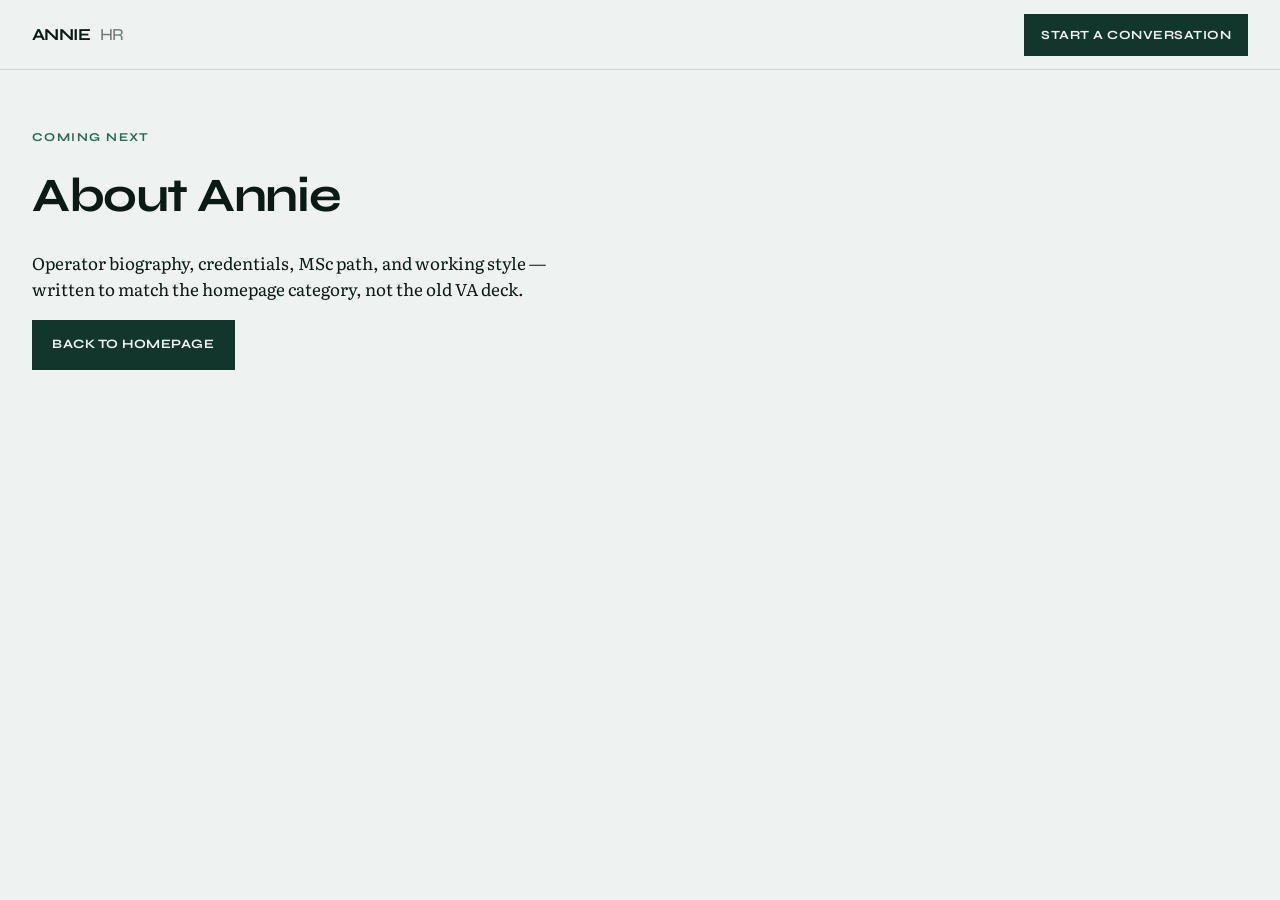
==== about.html @ 818c61ad "Publish Annie HR homepage vision for GitHub Pages preview. Co-authored-by: Cursor <cursoragent@curso" ====
<!DOCTYPE html>
<html lang="en">
<head>
  <meta charset="UTF-8" />
  <meta name="viewport" content="width=device-width, initial-scale=1.0" />
  <title>About — Annie HR</title>
  <link rel="preconnect" href="https://fonts.googleapis.com" />
  <link rel="preconnect" href="https://fonts.gstatic.com" crossorigin />
  <link href="https://fonts.googleapis.com/css2?family=Literata:opsz,wght@7..72,400;7..72,600&family=Syne:wght@600;700&display=swap" rel="stylesheet" />
  <link rel="stylesheet" href="site.css" />
</head>
<body>
  <header class="site-nav is-scrolled" id="site-nav">
    <a class="brand-mark" href="index.html">Annie <span>HR</span></a>
    <a class="nav-cta" href="contact.html">Start a conversation</a>
  </header>
  <main class="page-stub">
    <p class="eyebrow">Coming next</p>
    <h1>About Annie</h1>
    <p>Operator biography, credentials, MSc path, and working style — written to match the homepage category, not the old VA deck.</p>
    <p><a class="btn btn-dark" href="index.html">Back to homepage</a></p>
  </main>
</body>
</html>
---- site.css ----
/* Annie HR — homepage vision
   Direction: cool institutional green-ink, Accra-rooted, systems-grade.
   Not purple. Not cream-serif-terracotta. Not gig-marketplace. */

:root {
  --ink: #0c1a16;
  --field: #12352c;
  --field-deep: #0a221c;
  --paper: #eef2f0;
  --paper-2: #e2e8e5;
  --mist: #c5d0cb;
  --brass: #c9a227;
  --brass-soft: #e4c96a;
  --line: rgba(12, 26, 22, 0.12);
  --line-light: rgba(238, 242, 240, 0.16);
  --ok: #2a6b55;

  --font-brand: "Syne", system-ui, sans-serif;
  --font-body: "Literata", Georgia, serif;
  --font-ui: "Syne", system-ui, sans-serif;

  --space: clamp(1rem, 2.5vw, 2rem);
  --wide: 72rem;
  --ease: cubic-bezier(0.22, 1, 0.36, 1);
}

*,
*::before,
*::after {
  box-sizing: border-box;
}

html {
  scroll-behavior: smooth;
}

body {
  margin: 0;
  color: var(--ink);
  background: var(--paper);
  font-family: var(--font-body);
  font-size: 1.0625rem;
  line-height: 1.55;
  text-rendering: optimizeLegibility;
}

img {
  max-width: 100%;
  display: block;
}

a {
  color: inherit;
}

.skip {
  position: absolute;
  left: -999px;
  top: 0;
  background: var(--brass);
  color: var(--ink);
  padding: 0.5rem 1rem;
  z-index: 100;
}

.skip:focus {
  left: 0.5rem;
  top: 0.5rem;
}

/* ——— Nav ——— */

.site-nav {
  position: fixed;
  inset: 0 0 auto 0;
  z-index: 40;
  display: flex;
  align-items: center;
  justify-content: space-between;
  gap: 1rem;
  padding: 0.85rem var(--space);
  background: transparent;
  color: var(--paper);
  transition: background 0.4s var(--ease), color 0.4s var(--ease), backdrop-filter 0.4s var(--ease);
}

.site-nav.is-scrolled {
  background: rgba(238, 242, 240, 0.92);
  color: var(--ink);
  backdrop-filter: blur(10px);
  border-bottom: 1px solid var(--line);
}

.brand-mark {
  font-family: var(--font-brand);
  font-weight: 700;
  font-size: 1.05rem;
  letter-spacing: -0.03em;
  text-decoration: none;
  text-transform: uppercase;
}

.brand-mark span {
  font-weight: 500;
  opacity: 0.55;
  margin-left: 0.35rem;
}

.nav-links {
  display: none;
  gap: 1.4rem;
  list-style: none;
  margin: 0;
  padding: 0;
  font-family: var(--font-ui);
  font-size: 0.82rem;
  font-weight: 600;
  letter-spacing: 0.02em;
}

.nav-links a {
  text-decoration: none;
  opacity: 0.82;
}

.nav-links a:hover {
  opacity: 1;
}

.nav-cta {
  font-family: var(--font-ui);
  font-size: 0.78rem;
  font-weight: 700;
  letter-spacing: 0.04em;
  text-transform: uppercase;
  text-decoration: none;
  padding: 0.65rem 1rem;
  border: 1px solid currentColor;
  transition: background 0.25s var(--ease), color 0.25s var(--ease);
}

.site-nav:not(.is-scrolled) .nav-cta:hover {
  background: var(--paper);
  color: var(--ink);
}

.site-nav.is-scrolled .nav-cta {
  background: var(--field);
  color: var(--paper);
  border-color: var(--field);
}

.nav-toggle {
  display: inline-flex;
  align-items: center;
  justify-content: center;
  width: 2.5rem;
  height: 2.5rem;
  border: 1px solid currentColor;
  background: transparent;
  color: inherit;
  cursor: pointer;
}

.nav-toggle span {
  display: block;
  width: 1rem;
  height: 1px;
  background: currentColor;
  box-shadow: 0 -5px 0 currentColor, 0 5px 0 currentColor;
}

@media (min-width: 860px) {
  .nav-links {
    display: flex;
  }

  .nav-toggle {
    display: none;
  }
}

.nav-drawer {
  display: none;
  position: fixed;
  inset: 0;
  z-index: 50;
  background: var(--field-deep);
  color: var(--paper);
  padding: 5rem var(--space) var(--space);
}

.nav-drawer.open {
  display: block;
}

.nav-drawer ul {
  list-style: none;
  margin: 0;
  padding: 0;
  font-family: var(--font-brand);
  font-size: clamp(1.6rem, 6vw, 2.4rem);
  font-weight: 600;
  letter-spacing: -0.03em;
}

.nav-drawer a {
  text-decoration: none;
  display: block;
  padding: 0.5rem 0;
  border-bottom: 1px solid var(--line-light);
}

.drawer-close {
  position: absolute;
  top: 1rem;
  right: var(--space);
  border: 1px solid var(--paper);
  background: transparent;
  color: var(--paper);
  font-family: var(--font-ui);
  padding: 0.5rem 0.85rem;
  cursor: pointer;
}

/* ——— Hero ——— */

.hero {
  position: relative;
  min-height: 100svh;
  display: grid;
  color: var(--paper);
  overflow: hidden;
  background: var(--field-deep);
}

.hero-plane {
  position: absolute;
  inset: 0;
  background:
    linear-gradient(115deg, rgba(10, 34, 28, 0.92) 0%, rgba(18, 53, 44, 0.55) 48%, rgba(10, 34, 28, 0.78) 100%),
    radial-gradient(ellipse 80% 60% at 70% 40%, rgba(201, 162, 39, 0.18), transparent 55%),
    url("assets/hero-accra.svg") center / cover no-repeat;
  transform: scale(1.04);
  animation: heroDrift 18s var(--ease) infinite alternate;
}

@keyframes heroDrift {
  from {
    transform: scale(1.04) translate3d(0, 0, 0);
  }
  to {
    transform: scale(1.08) translate3d(-1.5%, 1%, 0);
  }
}

.hero-grid {
  position: absolute;
  inset: 0;
  background-image:
    linear-gradient(var(--line-light) 1px, transparent 1px),
    linear-gradient(90deg, var(--line-light) 1px, transparent 1px);
  background-size: 4.5rem 4.5rem;
  mask-image: linear-gradient(90deg, transparent, #000 25%, #000 75%, transparent);
  opacity: 0.35;
  pointer-events: none;
}

.hero-inner {
  position: relative;
  z-index: 1;
  display: flex;
  flex-direction: column;
  justify-content: flex-end;
  min-height: 100svh;
  width: min(100%, var(--wide));
  margin: 0 auto;
  padding: 6.5rem var(--space) 3.5rem;
}

.hero-brand {
  margin: 0 0 1.25rem;
  font-family: var(--font-brand);
  font-weight: 700;
  font-size: clamp(3.4rem, 14vw, 8.5rem);
  line-height: 0.88;
  letter-spacing: -0.055em;
  text-transform: uppercase;
  opacity: 0;
  transform: translateY(1.2rem);
  animation: rise 0.9s var(--ease) 0.15s forwards;
}

.hero-brand em {
  font-style: normal;
  color: var(--brass-soft);
}

.hero-copy {
  max-width: 34rem;
  opacity: 0;
  transform: translateY(1rem);
  animation: rise 0.9s var(--ease) 0.35s forwards;
}

.hero-copy h1 {
  margin: 0 0 0.85rem;
  font-family: var(--font-brand);
  font-weight: 600;
  font-size: clamp(1.35rem, 2.8vw, 1.85rem);
  line-height: 1.2;
  letter-spacing: -0.02em;
}

.hero-copy p {
  margin: 0 0 1.5rem;
  font-size: 1.05rem;
  color: rgba(238, 242, 240, 0.82);
  max-width: 30rem;
}

.cta-row {
  display: flex;
  flex-wrap: wrap;
  gap: 0.75rem;
}

.btn {
  display: inline-flex;
  align-items: center;
  justify-content: center;
  font-family: var(--font-ui);
  font-size: 0.8rem;
  font-weight: 700;
  letter-spacing: 0.04em;
  text-transform: uppercase;
  text-decoration: none;
  padding: 0.9rem 1.2rem;
  border: 1px solid transparent;
  transition: transform 0.25s var(--ease), background 0.25s var(--ease), color 0.25s var(--ease), border-color 0.25s var(--ease);
}

.btn:hover {
  transform: translateY(-2px);
}

.btn-primary {
  background: var(--brass);
  color: var(--ink);
}

.btn-primary:hover {
  background: var(--brass-soft);
}

.btn-ghost {
  border-color: rgba(238, 242, 240, 0.45);
  color: var(--paper);
}

.btn-ghost:hover {
  border-color: var(--paper);
  background: rgba(238, 242, 240, 0.08);
}

.btn-dark {
  background: var(--field);
  color: var(--paper);
}

.btn-dark:hover {
  background: var(--ink);
}

.btn-line {
  border-color: var(--ink);
  color: var(--ink);
}

.btn-line:hover {
  background: var(--ink);
  color: var(--paper);
}

.hero-meta {
  position: absolute;
  right: var(--space);
  bottom: 3.5rem;
  z-index: 1;
  display: none;
  max-width: 11rem;
  font-family: var(--font-ui);
  font-size: 0.72rem;
  font-weight: 600;
  letter-spacing: 0.06em;
  text-transform: uppercase;
  color: rgba(238, 242, 240, 0.7);
  text-align: right;
  opacity: 0;
  animation: rise 0.9s var(--ease) 0.55s forwards;
}

@media (min-width: 900px) {
  .hero-meta {
    display: block;
  }
}

@keyframes rise {
  to {
    opacity: 1;
    transform: translateY(0);
  }
}

/* ——— Sections ——— */

.section {
  padding: clamp(3.5rem, 8vw, 6.5rem) var(--space);
}

.section-inner {
  width: min(100%, var(--wide));
  margin: 0 auto;
}

.eyebrow {
  margin: 0 0 0.75rem;
  font-family: var(--font-ui);
  font-size: 0.75rem;
  font-weight: 700;
  letter-spacing: 0.12em;
  text-transform: uppercase;
  color: var(--ok);
}

.section h2 {
  margin: 0 0 1rem;
  font-family: var(--font-brand);
  font-weight: 650;
  font-size: clamp(1.8rem, 4.2vw, 2.75rem);
  line-height: 1.1;
  letter-spacing: -0.035em;
  max-width: 18ch;
}

.lead {
  margin: 0;
  max-width: 38rem;
  font-size: 1.08rem;
  color: rgba(12, 26, 22, 0.78);
}

.category {
  background: var(--paper);
  border-top: 1px solid var(--line);
}

.category-layout {
  display: grid;
  gap: 2rem;
}

@media (min-width: 800px) {
  .category-layout {
    grid-template-columns: 1.1fr 0.9fr;
    align-items: end;
  }
}

.category-aside {
  border-left: 2px solid var(--brass);
  padding-left: 1.25rem;
  font-family: var(--font-ui);
  font-size: 0.95rem;
  font-weight: 600;
  letter-spacing: -0.01em;
  line-height: 1.45;
}

.markets {
  background: var(--field);
  color: var(--paper);
}

.markets .eyebrow {
  color: var(--brass-soft);
}

.markets .lead {
  color: rgba(238, 242, 240, 0.78);
}

.market-strip {
  display: grid;
  gap: 0;
  margin-top: 2.5rem;
  border-top: 1px solid var(--line-light);
}

@media (min-width: 800px) {
  .market-strip {
    grid-template-columns: repeat(3, 1fr);
  }
}

.market {
  padding: 1.6rem 0;
  border-bottom: 1px solid var(--line-light);
}

@media (min-width: 800px) {
  .market {
    padding: 1.8rem 1.4rem 1.8rem 0;
    border-bottom: 0;
    border-right: 1px solid var(--line-light);
  }

  .market:last-child {
    border-right: 0;
    padding-right: 0;
  }

  .market:not(:first-child) {
    padding-left: 1.4rem;
  }
}

.market h3 {
  margin: 0 0 0.55rem;
  font-family: var(--font-brand);
  font-size: 1.35rem;
  font-weight: 650;
  letter-spacing: -0.02em;
}

.market p {
  margin: 0;
  font-size: 0.98rem;
  color: rgba(238, 242, 240, 0.75);
}

.proof {
  background: var(--paper-2);
}

.proof-grid {
  display: grid;
  gap: 1.5rem;
  margin-top: 2.25rem;
}

@media (min-width: 700px) {
  .proof-grid {
    grid-template-columns: repeat(4, 1fr);
    gap: 1rem;
  }
}

.proof-item {
  padding-top: 1rem;
  border-top: 2px solid var(--field);
}

.proof-item strong {
  display: block;
  font-family: var(--font-brand);
  font-size: clamp(1.6rem, 3vw, 2rem);
  font-weight: 700;
  letter-spacing: -0.03em;
  line-height: 1;
  margin-bottom: 0.55rem;
}

.proof-item span {
  display: block;
  font-family: var(--font-ui);
  font-size: 0.82rem;
  font-weight: 600;
  line-height: 1.35;
  color: rgba(12, 26, 22, 0.72);
}

.offer {
  background: var(--paper);
}

.offer-list {
  display: grid;
  gap: 0;
  margin: 2.25rem 0 0;
  padding: 0;
  list-style: none;
  border-top: 1px solid var(--line);
}

.offer-list a {
  display: grid;
  grid-template-columns: auto 1fr auto;
  gap: 1rem;
  align-items: baseline;
  padding: 1.25rem 0;
  border-bottom: 1px solid var(--line);
  text-decoration: none;
  transition: padding-left 0.25s var(--ease);
}

.offer-list a:hover {
  padding-left: 0.5rem;
}

.offer-list .num {
  font-family: var(--font-ui);
  font-size: 0.75rem;
  font-weight: 700;
  letter-spacing: 0.08em;
  color: var(--ok);
}

.offer-list h3 {
  margin: 0 0 0.25rem;
  font-family: var(--font-brand);
  font-size: 1.25rem;
  font-weight: 650;
  letter-spacing: -0.02em;
}

.offer-list p {
  margin: 0;
  font-size: 0.95rem;
  color: rgba(12, 26, 22, 0.7);
}

.offer-list .go {
  font-family: var(--font-ui);
  font-size: 0.75rem;
  font-weight: 700;
  letter-spacing: 0.06em;
  text-transform: uppercase;
  opacity: 0.55;
}

.close {
  background: var(--ink);
  color: var(--paper);
  text-align: left;
}

.close h2 {
  max-width: 16ch;
  color: var(--paper);
}

.close .lead {
  color: rgba(238, 242, 240, 0.75);
  margin-bottom: 1.75rem;
}

.site-footer {
  padding: 1.5rem var(--space) 2rem;
  background: var(--ink);
  color: rgba(238, 242, 240, 0.55);
  font-family: var(--font-ui);
  font-size: 0.75rem;
  border-top: 1px solid var(--line-light);
}

.site-footer .section-inner {
  display: flex;
  flex-wrap: wrap;
  justify-content: space-between;
  gap: 0.75rem;
}

.reveal {
  opacity: 0;
  transform: translateY(1.25rem);
  transition: opacity 0.7s var(--ease), transform 0.7s var(--ease);
}

.reveal.is-in {
  opacity: 1;
  transform: translateY(0);
}

.page-stub {
  min-height: 70svh;
  padding: 8rem var(--space) 4rem;
  background: var(--paper);
}

.page-stub h1 {
  font-family: var(--font-brand);
  font-size: clamp(2rem, 5vw, 3rem);
  letter-spacing: -0.03em;
  margin: 0 0 1rem;
}

.page-stub p {
  max-width: 36rem;
}
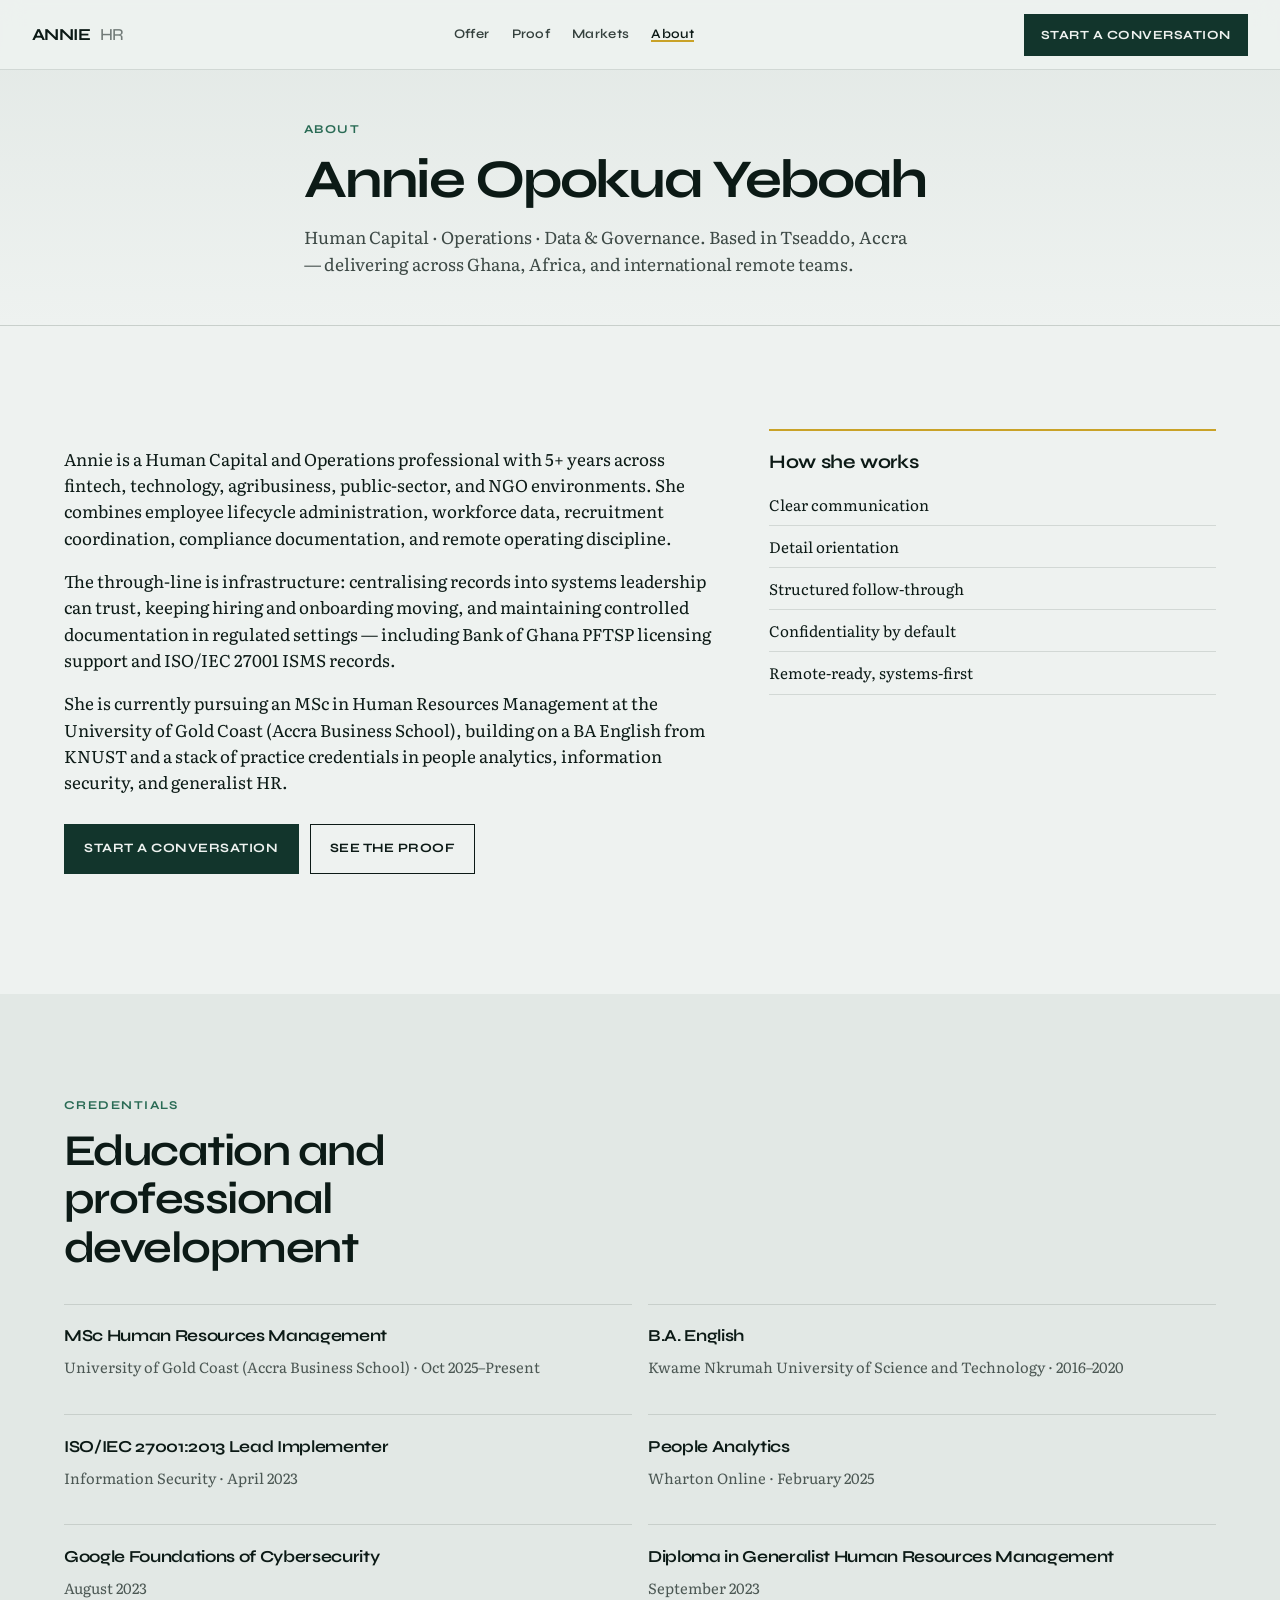
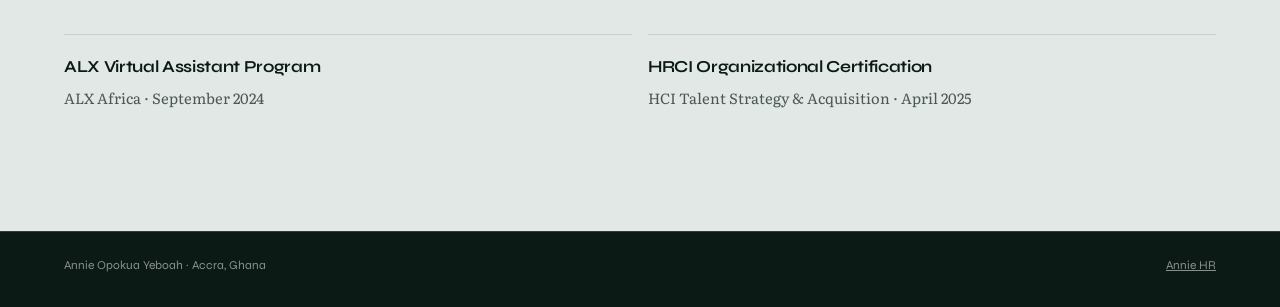
==== commit 0bf9ba45: "Finish Offer, Proof, Markets, About, and Contact for the Annie HR preview. Co-authored-by: Cursor <c" ====
--- a/about.html
+++ b/about.html
@@ -4,21 +4,120 @@
   <meta charset="UTF-8" />
   <meta name="viewport" content="width=device-width, initial-scale=1.0" />
   <title>About — Annie HR</title>
+  <meta name="description" content="Annie Opokua Yeboah — Accra-based Human Capital and Operations professional building people systems for Ghana, Africa, and international remote teams." />
+  <meta name="theme-color" content="#12352c" />
   <link rel="preconnect" href="https://fonts.googleapis.com" />
   <link rel="preconnect" href="https://fonts.gstatic.com" crossorigin />
-  <link href="https://fonts.googleapis.com/css2?family=Literata:opsz,wght@7..72,400;7..72,600&family=Syne:wght@600;700&display=swap" rel="stylesheet" />
+  <link href="https://fonts.googleapis.com/css2?family=Literata:opsz,wght@7..72,400;7..72,500;7..72,600&family=Syne:wght@500;600;700&display=swap" rel="stylesheet" />
   <link rel="stylesheet" href="site.css" />
 </head>
-<body>
+<body class="inner">
+  <a class="skip" href="#main">Skip to content</a>
+
   <header class="site-nav is-scrolled" id="site-nav">
     <a class="brand-mark" href="index.html">Annie <span>HR</span></a>
+    <ul class="nav-links">
+      <li><a href="offer.html">Offer</a></li>
+      <li><a href="proof.html">Proof</a></li>
+      <li><a href="markets.html">Markets</a></li>
+      <li><a href="about.html" aria-current="page">About</a></li>
+    </ul>
     <a class="nav-cta" href="contact.html">Start a conversation</a>
+    <button class="nav-toggle" type="button" aria-label="Open menu" data-open-nav><span></span></button>
   </header>
-  <main class="page-stub">
-    <p class="eyebrow">Coming next</p>
-    <h1>About Annie</h1>
-    <p>Operator biography, credentials, MSc path, and working style — written to match the homepage category, not the old VA deck.</p>
-    <p><a class="btn btn-dark" href="index.html">Back to homepage</a></p>
+
+  <div class="nav-drawer" id="nav-drawer" hidden>
+    <button class="drawer-close" type="button" data-close-nav>Close</button>
+    <ul>
+      <li><a href="offer.html">Offer</a></li>
+      <li><a href="proof.html">Proof</a></li>
+      <li><a href="markets.html">Markets</a></li>
+      <li><a href="about.html" aria-current="page">About</a></li>
+      <li><a href="contact.html">Start a conversation</a></li>
+    </ul>
+  </div>
+
+  <main id="main">
+    <header class="page-hero">
+      <div class="section-inner reveal">
+        <p class="eyebrow">About</p>
+        <h1>Annie Opokua Yeboah</h1>
+        <p class="lead">Human Capital · Operations · Data &amp; Governance. Based in Tseaddo, Accra — delivering across Ghana, Africa, and international remote teams.</p>
+      </div>
+    </header>
+
+    <section class="section">
+      <div class="section-inner about-layout reveal">
+        <div>
+          <p>Annie is a Human Capital and Operations professional with 5+ years across fintech, technology, agribusiness, public-sector, and NGO environments. She combines employee lifecycle administration, workforce data, recruitment coordination, compliance documentation, and remote operating discipline.</p>
+          <p>The through-line is infrastructure: centralising records into systems leadership can trust, keeping hiring and onboarding moving, and maintaining controlled documentation in regulated settings — including Bank of Ghana PFTSP licensing support and ISO/IEC 27001 ISMS records.</p>
+          <p>She is currently pursuing an MSc in Human Resources Management at the University of Gold Coast (Accra Business School), building on a BA English from KNUST and a stack of practice credentials in people analytics, information security, and generalist HR.</p>
+          <p style="margin-top: 1.75rem;">
+            <a class="btn btn-dark" href="contact.html">Start a conversation</a>
+            <a class="btn btn-line" href="proof.html" style="margin-left: 0.5rem;">See the proof</a>
+          </p>
+        </div>
+        <aside class="about-side">
+          <h2>How she works</h2>
+          <ul>
+            <li>Clear communication</li>
+            <li>Detail orientation</li>
+            <li>Structured follow-through</li>
+            <li>Confidentiality by default</li>
+            <li>Remote-ready, systems-first</li>
+          </ul>
+        </aside>
+      </div>
+    </section>
+
+    <section class="section" style="background: var(--paper-2);">
+      <div class="section-inner reveal">
+        <p class="eyebrow">Credentials</p>
+        <h2>Education and professional development</h2>
+        <div class="cred-grid">
+          <div class="cred">
+            <strong>MSc Human Resources Management</strong>
+            <span>University of Gold Coast (Accra Business School) · Oct 2025–Present</span>
+          </div>
+          <div class="cred">
+            <strong>B.A. English</strong>
+            <span>Kwame Nkrumah University of Science and Technology · 2016–2020</span>
+          </div>
+          <div class="cred">
+            <strong>ISO/IEC 27001:2013 Lead Implementer</strong>
+            <span>Information Security · April 2023</span>
+          </div>
+          <div class="cred">
+            <strong>People Analytics</strong>
+            <span>Wharton Online · February 2025</span>
+          </div>
+          <div class="cred">
+            <strong>Google Foundations of Cybersecurity</strong>
+            <span>August 2023</span>
+          </div>
+          <div class="cred">
+            <strong>Diploma in Generalist Human Resources Management</strong>
+            <span>September 2023</span>
+          </div>
+          <div class="cred">
+            <strong>ALX Virtual Assistant Program</strong>
+            <span>ALX Africa · September 2024</span>
+          </div>
+          <div class="cred">
+            <strong>HRCI Organizational Certification</strong>
+            <span>HCI Talent Strategy &amp; Acquisition · April 2025</span>
+          </div>
+        </div>
+      </div>
+    </section>
   </main>
+
+  <footer class="site-footer">
+    <div class="section-inner">
+      <span>Annie Opokua Yeboah · Accra, Ghana</span>
+      <span><a href="index.html">Annie HR</a></span>
+    </div>
+  </footer>
+  <script src="site.js"></script>
 </body>
 </html>
--- a/site.css
+++ b/site.css
@@ -683,19 +683,368 @@
   transform: translateY(0);
 }
 
-.page-stub {
-  min-height: 70svh;
-  padding: 8rem var(--space) 4rem;
+/* ——— Inner pages ——— */
+
+body.inner {
   background: var(--paper);
 }
 
-.page-stub h1 {
-  font-family: var(--font-brand);
-  font-size: clamp(2rem, 5vw, 3rem);
+body.inner .site-nav {
+  background: rgba(238, 242, 240, 0.96);
+  color: var(--ink);
+  border-bottom: 1px solid var(--line);
+  backdrop-filter: blur(10px);
+}
+
+body.inner .site-nav .nav-cta {
+  background: var(--field);
+  color: var(--paper);
+  border-color: var(--field);
+}
+
+.nav-links a[aria-current="page"] {
+  opacity: 1;
+  box-shadow: inset 0 -2px 0 var(--brass);
+}
+
+.page-hero {
+  padding: 7.5rem var(--space) 3rem;
+  background:
+    linear-gradient(180deg, var(--paper-2), var(--paper));
+  border-bottom: 1px solid var(--line);
+}
+
+.page-hero .section-inner {
+  max-width: 42rem;
+}
+
+.page-hero h1 {
+  margin: 0 0 1rem;
+  font-family: var(--font-brand);
+  font-weight: 700;
+  font-size: clamp(2.1rem, 5vw, 3.4rem);
+  line-height: 1.05;
+  letter-spacing: -0.04em;
+}
+
+.page-hero .lead {
+  margin: 0;
+}
+
+.stack {
+  display: grid;
+  gap: 0;
+  margin: 0;
+  padding: 0;
+  list-style: none;
+  border-top: 1px solid var(--line);
+}
+
+.stack-item {
+  display: grid;
+  gap: 0.75rem;
+  padding: 2rem 0;
+  border-bottom: 1px solid var(--line);
+  scroll-margin-top: 5rem;
+}
+
+@media (min-width: 800px) {
+  .stack-item {
+    grid-template-columns: 5rem 1fr;
+    gap: 1.5rem;
+    padding: 2.4rem 0;
+  }
+}
+
+.stack-item .num {
+  font-family: var(--font-ui);
+  font-size: 0.78rem;
+  font-weight: 700;
+  letter-spacing: 0.1em;
+  color: var(--ok);
+}
+
+.stack-item h2 {
+  margin: 0 0 0.55rem;
+  font-family: var(--font-brand);
+  font-size: clamp(1.35rem, 2.5vw, 1.75rem);
+  font-weight: 650;
+  letter-spacing: -0.025em;
+  max-width: none;
+}
+
+.stack-item p {
+  margin: 0 0 0.75rem;
+  max-width: 40rem;
+  color: rgba(12, 26, 22, 0.78);
+}
+
+.stack-item ul {
+  margin: 0;
+  padding: 0 0 0 1.1rem;
+  color: rgba(12, 26, 22, 0.78);
+}
+
+.stack-item li + li {
+  margin-top: 0.35rem;
+}
+
+.stack-item.is-secondary {
+  opacity: 0.92;
+}
+
+.stack-item.is-secondary .num {
+  color: rgba(12, 26, 22, 0.45);
+}
+
+.note {
+  margin-top: 1.5rem;
+  padding: 1rem 0 0;
+  border-top: 1px solid var(--line);
+  font-family: var(--font-ui);
+  font-size: 0.85rem;
+  font-weight: 600;
+  color: rgba(12, 26, 22, 0.65);
+  max-width: 40rem;
+}
+
+.proof-blocks {
+  display: grid;
+  gap: 1.25rem;
+}
+
+.proof-block {
+  padding: 1.5rem 0;
+  border-top: 2px solid var(--field);
+  scroll-margin-top: 5rem;
+}
+
+.proof-block h2 {
+  margin: 0 0 0.5rem;
+  font-family: var(--font-brand);
+  font-size: clamp(1.3rem, 2.4vw, 1.65rem);
+  font-weight: 650;
+  letter-spacing: -0.025em;
+  max-width: none;
+}
+
+.proof-block .meta {
+  margin: 0 0 0.85rem;
+  font-family: var(--font-ui);
+  font-size: 0.78rem;
+  font-weight: 700;
+  letter-spacing: 0.06em;
+  text-transform: uppercase;
+  color: var(--ok);
+}
+
+.proof-block p,
+.proof-block ul {
+  margin: 0;
+  max-width: 42rem;
+  color: rgba(12, 26, 22, 0.78);
+}
+
+.proof-block ul {
+  padding-left: 1.1rem;
+}
+
+.proof-block li + li {
+  margin-top: 0.4rem;
+}
+
+.market-panels {
+  display: grid;
+  gap: 0;
+  border-top: 1px solid var(--line);
+}
+
+.market-panel {
+  padding: 2.25rem 0;
+  border-bottom: 1px solid var(--line);
+  scroll-margin-top: 5rem;
+}
+
+@media (min-width: 900px) {
+  .market-panel {
+    display: grid;
+    grid-template-columns: 12rem 1fr;
+    gap: 2rem;
+    padding: 2.75rem 0;
+  }
+}
+
+.market-panel h2 {
+  margin: 0 0 0.5rem;
+  font-family: var(--font-brand);
+  font-size: 1.8rem;
+  font-weight: 700;
   letter-spacing: -0.03em;
-  margin: 0 0 1rem;
-}
-
-.page-stub p {
-  max-width: 36rem;
-}
+  max-width: none;
+}
+
+.market-panel .who {
+  margin: 0 0 0.85rem;
+  font-family: var(--font-ui);
+  font-size: 0.9rem;
+  font-weight: 650;
+  color: var(--ok);
+}
+
+.market-panel p {
+  margin: 0;
+  max-width: 38rem;
+  color: rgba(12, 26, 22, 0.78);
+}
+
+.cred-grid {
+  display: grid;
+  gap: 1rem;
+  margin-top: 2rem;
+}
+
+@media (min-width: 700px) {
+  .cred-grid {
+    grid-template-columns: 1fr 1fr;
+  }
+}
+
+.cred {
+  padding: 1.15rem 0;
+  border-top: 1px solid var(--line);
+}
+
+.cred strong {
+  display: block;
+  font-family: var(--font-brand);
+  font-size: 1.05rem;
+  font-weight: 650;
+  letter-spacing: -0.02em;
+  margin-bottom: 0.25rem;
+}
+
+.cred span {
+  font-size: 0.92rem;
+  color: rgba(12, 26, 22, 0.7);
+}
+
+.about-layout {
+  display: grid;
+  gap: 2rem;
+}
+
+@media (min-width: 860px) {
+  .about-layout {
+    grid-template-columns: 1.25fr 0.85fr;
+    gap: 3rem;
+    align-items: start;
+  }
+}
+
+.about-side {
+  padding: 1.25rem 0 0;
+  border-top: 2px solid var(--brass);
+}
+
+.about-side h2 {
+  margin: 0 0 0.75rem;
+  font-family: var(--font-brand);
+  font-size: 1.2rem;
+  font-weight: 650;
+  letter-spacing: -0.02em;
+  max-width: none;
+}
+
+.about-side ul {
+  margin: 0;
+  padding: 0;
+  list-style: none;
+}
+
+.about-side li {
+  padding: 0.55rem 0;
+  border-bottom: 1px solid var(--line);
+  font-size: 0.95rem;
+}
+
+.contact-layout {
+  display: grid;
+  gap: 2.5rem;
+}
+
+@media (min-width: 860px) {
+  .contact-layout {
+    grid-template-columns: 1fr 1fr;
+    gap: 3rem;
+    align-items: start;
+  }
+}
+
+.contact-direct a {
+  color: var(--field);
+  font-weight: 600;
+}
+
+.contact-form {
+  display: grid;
+  gap: 1rem;
+}
+
+.contact-form label {
+  display: grid;
+  gap: 0.4rem;
+  font-family: var(--font-ui);
+  font-size: 0.78rem;
+  font-weight: 700;
+  letter-spacing: 0.05em;
+  text-transform: uppercase;
+}
+
+.contact-form input,
+.contact-form select,
+.contact-form textarea {
+  width: 100%;
+  border: 1px solid var(--mist);
+  background: #fff;
+  color: var(--ink);
+  font-family: var(--font-body);
+  font-size: 1rem;
+  padding: 0.8rem 0.9rem;
+  border-radius: 0;
+}
+
+.contact-form input:focus,
+.contact-form select:focus,
+.contact-form textarea:focus {
+  outline: 2px solid var(--brass);
+  outline-offset: 1px;
+}
+
+.contact-form textarea {
+  min-height: 8rem;
+  resize: vertical;
+}
+
+.form-note {
+  margin: 0;
+  font-size: 0.88rem;
+  color: rgba(12, 26, 22, 0.65);
+}
+
+.band-dark {
+  background: var(--field);
+  color: var(--paper);
+}
+
+.band-dark .eyebrow {
+  color: var(--brass-soft);
+}
+
+.band-dark h2 {
+  color: var(--paper);
+}
+
+.band-dark .lead,
+.band-dark p {
+  color: rgba(238, 242, 240, 0.78);
+}
